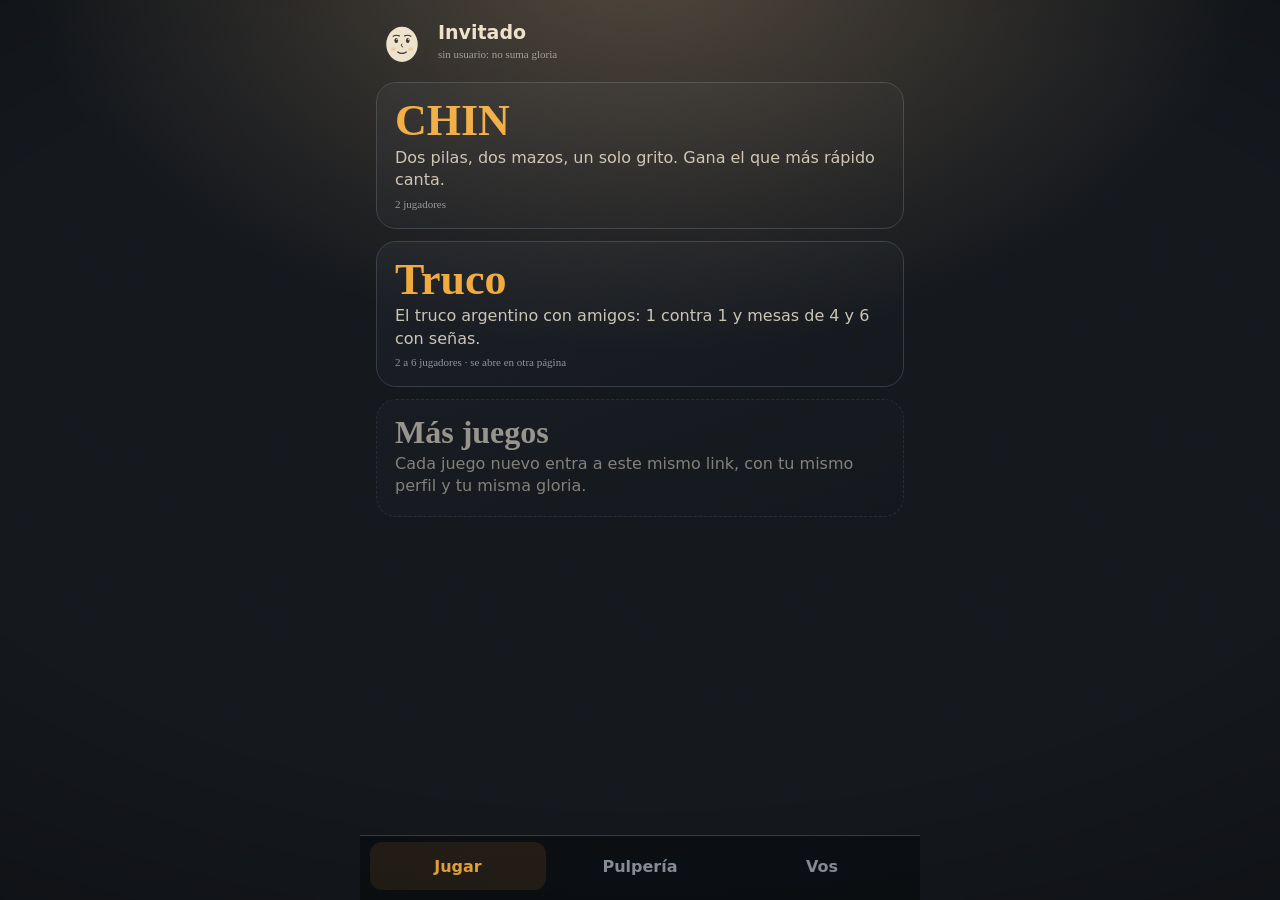
==== index.html @ 07d62db6 "CHIN: primera publicación (plataforma, mesa El sol, red por link, lobby, pulpería, voz) Co-Authored-" ====
<!doctype html>
<html lang="es">
<head>
<meta charset="utf-8">
<meta name="viewport" content="width=device-width, initial-scale=1, viewport-fit=cover, user-scalable=no">
<meta name="theme-color" content="#14171c">
<title>CHIN · dos pilas, un grito</title>
<meta name="description" content="Juegos de cartas para jugar con un amigo. Primer juego: CHIN, gana el que más rápido canta.">
<link rel="manifest" href="manifest.webmanifest">
<link rel="icon" type="image/png" href="iconos/icono-192.png">
<link rel="apple-touch-icon" href="iconos/icono-180.png">
<meta name="apple-mobile-web-app-capable" content="yes">
<meta name="mobile-web-app-capable" content="yes">
<link rel="stylesheet" href="css/estilo.css">
<link rel="stylesheet" href="css/caras.css">
<link rel="stylesheet" href="css/lobby.css">
<link rel="stylesheet" href="css/chin.css">
</head>
<body>
<div class="grano"></div>
<div class="pantalla" id="app"></div>
<script src="vendor/peerjs.min.js"></script>
<script src="vendor/supabase.js"></script>
<script type="module" src="main.js"></script>
</body>
</html>
---- css/estilo.css ----
/* Base de la plataforma: «pulpería de noche» (tokens heredados de truco/juego/css/estilo.css) */
@font-face { font-family: Bricolage; src: url(../fuentes/BricolageGrotesque.ttf); font-weight: 200 800; font-display: swap; }
@font-face { font-family: Plex; src: url(../fuentes/IBMPlexMono-Regular.ttf); font-display: swap; }
@font-face { font-family: Caveat; src: url(../fuentes/Caveat.ttf); font-weight: 400 700; font-display: swap; }

:root {
  --noche: #14171c; --papel: #ebe4d4; --tinta: #14171c; --ambar: #f0a93b; --ambar-p: #b8621b; --dorso: #1e222a;
  --superficie: #1b1f26; --linea: #353b46; --gris: #8d919a; --texto-suave: #c9c3b5; --pano: #1c2a26;
  color-scheme: dark;
}
* { box-sizing: border-box; margin: 0; }
html, body { height: 100%; }
body { background: var(--noche); color: var(--papel); font-family: Bricolage, system-ui, sans-serif; -webkit-font-smoothing: antialiased;
  overflow: hidden; -webkit-tap-highlight-color: transparent; user-select: none; -webkit-user-select: none; }
button { font: inherit; color: inherit; cursor: pointer; touch-action: manipulation; }
[hidden] { display: none !important; }
:focus-visible { outline: 2px solid var(--ambar); outline-offset: 2px; }

.grano { position: fixed; inset: 0; pointer-events: none; z-index: 90; opacity: .09; mix-blend-mode: overlay;
  background-image: url("data:image/svg+xml,%3Csvg xmlns='http://www.w3.org/2000/svg' width='180' height='180'%3E%3Cfilter id='g'%3E%3CfeTurbulence type='fractalNoise' baseFrequency='.9' numOctaves='2'/%3E%3C/filter%3E%3Crect width='100%25' height='100%25' filter='url(%23g)'/%3E%3C/svg%3E"); }

/* la lámpara de arriba */
.pantalla { position: fixed; inset: 0; }
.pantalla::before { content: ""; position: absolute; inset: 0; pointer-events: none; z-index: 40;
  background: radial-gradient(ellipse 62% 58% at 50% -6%, rgba(255,214,150,.26), rgba(255,214,150,.07) 55%, transparent 78%),
              radial-gradient(ellipse 120% 90% at 50% 45%, transparent 50%, rgba(0,0,0,.45)); }

.boton { min-height: 48px; padding: 10px 22px; border-radius: 99px; border: 1px solid var(--linea); background: var(--superficie); font-weight: 600; font-size: 17px; }
.boton.primario { background: var(--ambar); color: var(--tinta); border-color: var(--ambar); }
.boton.suave { background: transparent; color: var(--gris); }
.boton:active { transform: scale(.97); }
.svg-carta { display: block; width: 100%; height: 100%; }

/* ---------- inicio ---------- */
.inicio { position: absolute; inset: 0; display: flex; flex-direction: column; align-items: center; justify-content: center; gap: 22px;
  padding: max(28px, env(safe-area-inset-top)) 20px 28px; text-align: center; overflow-y: auto; }
.inicio .sello { font-family: Caveat; font-size: clamp(88px, 26vw, 150px); line-height: .8; font-weight: 700; color: var(--ambar); letter-spacing: .01em; }
.inicio .lema { color: var(--texto-suave); max-width: 30ch; line-height: 1.4; font-size: 17px; }
.inicio .grupo { display: flex; flex-direction: column; gap: 10px; align-items: center; width: min(360px, 100%); }
.inicio .etiqueta { font-family: Plex; font-size: 12px; color: var(--gris); }
.inicio .dificultades { display: flex; gap: 8px; width: 100%; }
.inicio .dif { flex: 1; min-height: 64px; padding: 8px 6px; border-radius: 16px; border: 1px solid var(--linea); background: var(--superficie); display: flex; flex-direction: column; gap: 2px; align-items: center; justify-content: center; }
.inicio .dif b { font-size: 16px; }
.inicio .dif small { font-family: Plex; font-size: 10.5px; color: var(--gris); }
.inicio .dif[aria-pressed=true] { border-color: var(--ambar); background: rgba(240,169,59,.1); }
.inicio .dif[aria-pressed=true] b { color: var(--ambar); }
.inicio .jugar { width: min(360px, 100%); font-size: 22px; min-height: 58px; }
.inicio .reglas { max-width: 38ch; font-size: 14.5px; line-height: 1.5; color: var(--texto-suave); text-align: left; }
.inicio .reglas summary { text-align: center; cursor: pointer; color: var(--ambar); font-family: Caveat; font-size: 22px; }
.inicio .reglas ul { margin: 8px 0 0 18px; display: grid; gap: 4px; }
.inicio .pronto { font-family: Plex; font-size: 11px; color: var(--gris); }

.inicio .sello.chico { font-size: clamp(64px, 18vw, 96px); }
.inicio .link { width: 100%; background: var(--superficie); color: var(--papel); border: 1px solid var(--linea); border-radius: 12px; padding: 12px; font-family: Plex; font-size: 12.5px; user-select: text; -webkit-user-select: text; }
---- css/caras.css ----
/* Aparejo de las caras «recorte de papel» (copiado de truco/juego/css/mesa.css) + reacciones de CHIN */
/* aparejo de la cara (señas y cabeza) */
.cara-jugador .m, .cara-jugador .ojo-c { display: none; }
.cara-jugador[data-boca="normal"] .m-normal, .cara-jugador[data-boca="plana"] .m-plana, .cara-jugador[data-boca="der"] .m-der, .cara-jugador[data-boca="izq"] .m-izq,
.cara-jugador[data-boca="muerde"] .m-muerde, .cara-jugador[data-boca="trompa"] .m-trompa, .cara-jugador[data-boca="lengua"] .m-lengua, .cara-jugador[data-boca="cachetes"] .m-cachetes { display: inline; }
.cara-jugador[data-ojos="cerrados"] .ojo-a { display: none; }
.cara-jugador[data-ojos="cerrados"] .ojo-c { display: inline; }
.cara-jugador[data-ojos="guino"] .ojo-a.d { display: none; }
.cara-jugador[data-ojos="guino"] .ojo-c.d { display: inline; }
.cara-jugador .cejas { transition: transform .12s ease-out; }
.cara-jugador[data-cejas="arriba"] .cejas { transform: translateY(-11px); }
.cara-jugador .cachete { transform-box: fill-box; transform-origin: center; transition: transform .14s, opacity .14s; }
.cara-jugador[data-cach="si"] .cachete { transform: scale(1.7); opacity: .85; }
.cara-jugador .craneo { transform-box: fill-box; transform-origin: center; transition: transform .14s; }
.cara-jugador[data-cach="si"] .craneo { transform: scaleX(1.07); }
.cara-jugador .cabeza, .cara-jugador .rasgos { transform-box: view-box; transform-origin: 100px 190px; }
.g-si .cabeza { animation: si-c .9s ease-in-out; } .g-si .rasgos { animation: si-r .9s ease-in-out; }
.g-no .cabeza { animation: no-c .9s ease-in-out; } .g-no .rasgos { animation: no-r .9s ease-in-out; }
.g-mas .cabeza { animation: mas-c 1.1s ease-in-out; } .g-mas .rasgos { animation: mas-r 1.1s ease-in-out; }
.g-menos .cabeza { animation: menos-c 1.1s ease-in-out; } .g-menos .rasgos { animation: menos-r 1.1s ease-in-out; }
@keyframes si-c { 25%, 75% { transform: translateY(6px); } 50% { transform: translateY(-2px); } }
@keyframes si-r { 25%, 75% { transform: translateY(12px); } 50% { transform: translateY(-4px); } }
@keyframes no-c { 20%, 60% { transform: rotate(-5deg); } 40%, 80% { transform: rotate(5deg); } }
@keyframes no-r { 20%, 60% { transform: translateX(-12px); } 40%, 80% { transform: translateX(12px); } }
@keyframes mas-c { 20%, 75% { transform: translateY(-5px); } }
@keyframes mas-r { 20%, 75% { transform: translateY(-13px); } }
@keyframes menos-c { 20%, 75% { transform: translateY(5px); } }
@keyframes menos-r { 20%, 75% { transform: translateY(14px); } }

/* ---------- textos de la mesa ---------- */
.eq-bazas { position: absolute; z-index: 20; left: 14px; top: calc(60px + env(safe-area-inset-top)); font-family: Caveat; font-size: 20px; line-height: 1.05; color: var(--ambar); pointer-events: none; max-width: 34%; transform: rotate(-3deg); }
/* reacciones de CHIN */
.cara-jugador[data-boca="risa"] .m-risa { display: inline; }
.cara-jugador[data-cejas="bajas"] .cejas { transform: translateY(5px); }
.cara-jugador[data-cejas="bajas"] .cejas path:first-child { transform: rotate(14deg); transform-origin: 76px 82px; }
.cara-jugador[data-cejas="bajas"] .cejas path:last-child { transform: rotate(-14deg); transform-origin: 124px 82px; }
@media (prefers-reduced-motion: reduce) {
  .cara-jugador .cejas, .cara-jugador .cachete, .cara-jugador .craneo { transition: none; }
  .g-si .cabeza, .g-no .cabeza, .g-mas .cabeza, .g-menos .cabeza, .g-si .rasgos, .g-no .rasgos, .g-mas .rasgos, .g-menos .rasgos { animation: none; }
}
---- css/lobby.css ----
/* Lobby: cabecera, pantallas y barra de abajo */
.lobby { position: absolute; inset: 0; max-width: 560px; margin: 0 auto; display: flex; flex-direction: column; }
.cab { display: flex; align-items: center; gap: 12px; padding: max(16px, env(safe-area-inset-top)) 18px 10px; position: relative; z-index: 2; }
.cab-cara { width: 48px; flex: none; } .cab-cara.grande { width: 84px; }
.cab-cara .cara-jugador { width: 100%; display: block; overflow: visible; }
.cab-quien b { display: block; font-size: 19px; } .cab-quien small, .perfil-grande small { font-family: Plex; font-size: 11px; color: var(--gris); }
.cuerpo { flex: 1; min-height: 0; overflow-y: auto; padding: 6px 16px 20px; position: relative; z-index: 2; -webkit-overflow-scrolling: touch; }
.barra { display: flex; position: relative; z-index: 3; padding: 6px 10px max(10px, env(safe-area-inset-bottom)); gap: 6px; background: rgba(12,14,18,.9); border-top: 1px solid var(--linea); }
.barra button { flex: 1; min-height: 48px; border: 0; background: none; border-radius: 12px; font-weight: 600; font-size: 16px; color: var(--gris); }
.barra button[aria-selected=true] { color: var(--ambar); background: rgba(240,169,59,.1); }
.toast { position: absolute; z-index: 20; left: 16px; right: 16px; bottom: 84px; text-align: center; background: var(--papel); color: var(--tinta); border-radius: 14px; padding: 10px 14px; font-weight: 600; box-shadow: 0 8px 24px rgba(0,0,0,.5); }

.tarjetas { display: grid; gap: 12px; }
.tarjeta { text-align: left; display: grid; gap: 6px; padding: 18px; border-radius: 20px; border: 1px solid var(--linea); background: linear-gradient(160deg, var(--superficie), #14171c); }
.tarjeta .t-nombre { font-family: Caveat; font-weight: 700; font-size: 44px; line-height: .9; color: var(--ambar); }
.tarjeta .t-desc { color: var(--texto-suave); line-height: 1.4; }
.tarjeta .t-pie { font-family: Plex; font-size: 11px; color: var(--gris); }
.tarjeta:active { transform: scale(.985); }
.tarjeta.pronto { opacity: .6; border-style: dashed; } .tarjeta.pronto .t-nombre { font-size: 32px; color: var(--papel); }

.lobby h2 { font-family: Caveat; font-size: 28px; font-weight: 700; color: var(--ambar); margin: 18px 0 8px; }
.medidor { font-size: 15px; color: var(--texto-suave); } .medidor b { font-family: Caveat; font-size: 40px; color: var(--ambar); font-weight: 700; margin-right: 4px; }
.nota { color: var(--texto-suave); line-height: 1.45; font-size: 15px; margin: 8px 0 12px; }
.caras { display: grid; grid-template-columns: repeat(6, 1fr); gap: 8px; }
.cara-op { border: 2px solid transparent; border-radius: 14px; background: var(--superficie); padding: 6px 4px 2px; }
.cara-op.puesto { border-color: var(--ambar); }
.cara-op .cara-jugador { width: 100%; display: block; }
.items { display: grid; grid-template-columns: repeat(2, 1fr); gap: 10px; }
.item { display: grid; grid-template-columns: 44px 1fr; grid-template-rows: auto auto; column-gap: 12px; align-items: center; text-align: left; padding: 10px; border-radius: 16px; border: 1px solid var(--linea); background: var(--superficie); }
.item.puesto { border-color: var(--ambar); } .item.bloq { opacity: .55; }
.item .mini-dorso, .item .mini-pano { grid-row: 1 / 3; width: 44px; aspect-ratio: 600/860; border-radius: 5px; overflow: hidden; }
.item .mini-pano { aspect-ratio: 1; border-radius: 12px; border: 1px solid rgba(255,255,255,.12); }
.i-nombre { font-weight: 700; font-size: 14.5px; line-height: 1.15; } .i-nombre em { font-style: normal; font-family: Plex; font-size: 9.5px; background: var(--ambar); color: var(--tinta); border-radius: 99px; padding: 0 6px; margin-left: 4px; vertical-align: 2px; }
.i-estado { font-family: Plex; font-size: 10.5px; color: var(--gris); }
.item.puesto .i-estado { color: var(--ambar); }

.vos .campo { width: 100%; background: var(--superficie); color: var(--papel); border: 1px solid var(--linea); border-radius: 12px; padding: 13px; font-size: 17px; margin-bottom: 12px; user-select: text; -webkit-user-select: text; }
.perfil-grande { display: flex; align-items: center; gap: 16px; margin: 6px 0; } .p-nombre { display: block; font-size: 26px; }
.historial { list-style: none; padding: 0; display: grid; gap: 6px; } .historial li { padding: 10px 12px; border-radius: 12px; background: var(--superficie); border-left: 4px solid var(--linea); }
.historial li.gane { border-left-color: var(--ambar); } .historial em { font-style: normal; font-family: Plex; color: var(--ambar); margin-left: 6px; }
.acciones { display: grid; gap: 10px; margin-top: 22px; } .borrar { display: grid; gap: 10px; }
.boton.peligro { background: #7a2a22; border-color: #7a2a22; }
.legal { margin-top: 26px; font-family: Plex; font-size: 12px; color: var(--gris); text-align: center; } .legal a { color: var(--gris); }
---- css/chin.css ----
/* Mesa de CHIN, dirección B «El sol» */
.mesa { position: absolute; inset: 0; max-width: 560px; margin: 0 auto; display: flex; flex-direction: column;
  --cw: clamp(58px, min(22vw, 13.5dvh), 112px); --sol-d: clamp(104px, min(38vw, 21dvh), 168px); --mw: clamp(46px, min(14vw, 8.4dvh), 64px); }

.franja { display: flex; align-items: center; gap: 12px; padding: 12px 16px; position: relative; z-index: 2; }
.franja.arriba { padding-top: max(18px, env(safe-area-inset-top)); }
.franja.abajo { padding-bottom: max(14px, env(safe-area-inset-bottom)); }
.franja .cara-slot { width: clamp(46px, 14vw, 62px); flex: none; }
.franja .cara-jugador { width: 100%; display: block; overflow: visible; }
.quien { min-width: 0; flex: 1; }
.quien span { display: block; font-weight: 700; font-size: 18px; white-space: nowrap; overflow: hidden; text-overflow: ellipsis; }
.quien small { font-family: Plex; font-size: 10.5px; color: var(--gris); }
.icono { background: none; border: 0; font-size: 20px; padding: 6px; opacity: .7; }

/* cartas, mazos y pilas */
.carta { position: relative; width: 100%; aspect-ratio: 600/860; border-radius: 7px; box-shadow: 0 5px 12px rgba(0,0,0,.5); will-change: transform; }
.mano-slot { width: var(--mw); aspect-ratio: 600/860; flex: none; perspective: 500px; }
.mano-slot.mini { width: calc(var(--mw) * .72); }
.mano-slot .carta { box-shadow: 0 4px 10px rgba(0,0,0,.55); }
.mazo { position: relative; width: var(--mw); aspect-ratio: 600/860; flex: none; }
.mazo .capa { position: absolute; inset: 0; border-radius: 7px; box-shadow: 0 3px 8px rgba(0,0,0,.5); }
.mazo .capa .svg-carta { border-radius: 7px; }
.mazo .c1 { transform: translate(0, 0); } .mazo .c2 { transform: translate(2px, -2px); } .mazo .c3 { transform: translate(4px, -4px); }
.mazo b { position: absolute; left: 50%; top: 50%; transform: translate(-50%, -50%); font-family: Caveat; font-size: 30px; font-weight: 700; color: var(--ambar); text-shadow: 0 2px 6px #000; z-index: 3; pointer-events: none; }
.mazo.vacio { opacity: .45; }
.mio-mazo { cursor: pointer; touch-action: none; }
.mio-mazo.pide::after { content: ""; position: absolute; inset: -5px; border-radius: 10px; border: 2px solid rgba(240,169,59,.55); animation: pide 1.4s ease-in-out infinite; pointer-events: none; }
@keyframes pide { 50% { opacity: .15; } }
.mio-mazo { order: 0; }

.pano { flex: 1; min-height: 0; margin: 0 8px; border-radius: 22px; position: relative; z-index: 1;
  background: radial-gradient(ellipse at 50% 42%, #253731, var(--pano) 72%); border: 1px solid #2c3a35; box-shadow: inset 0 0 60px rgba(0,0,0,.55);
  display: grid; grid-template-columns: 1fr auto 1fr; align-items: center; justify-items: center; padding: 0 4px; }
.pila { position: relative; width: var(--cw); aspect-ratio: 600/860; cursor: pointer; touch-action: none; }
.pila:first-child { transform: rotate(-4deg); } .pila:nth-child(3) { transform: rotate(4deg); }
.pila .hueco { position: absolute; inset: 0; border-radius: 8px; border: 2px dashed rgba(235,228,212,.2); }
.pila::before, .pila::after { content: ""; position: absolute; inset: 0; border-radius: 7px; background: #cfc7b4; box-shadow: 0 3px 8px rgba(0,0,0,.45); opacity: 0; transition: opacity .12s; }
.pila::before { transform: translate(-3px, -4px) rotate(-3deg); }
.pila::after { transform: translate(2px, -2px) rotate(2deg); }
.pila[data-n="1"]::after { opacity: 1; } .pila[data-n="2"]::before, .pila[data-n="2"]::after, .pila[data-n="3"]::before, .pila[data-n="3"]::after { opacity: 1; }
.pila .tope { position: absolute; inset: 0; width: 100%; z-index: 1; }
.pila.par .tope { box-shadow: 0 0 0 2px var(--ambar), 0 0 26px 6px rgba(240,169,59,.6), 0 5px 12px rgba(0,0,0,.5); animation: latido 1s ease-in-out infinite; }
.pila .tope.asentada { animation: asienta .2s ease-out; }
@keyframes latido { 50% { box-shadow: 0 0 0 3px var(--ambar), 0 0 42px 12px rgba(240,169,59,.85), 0 5px 12px rgba(0,0,0,.5); } }
@keyframes asienta { 40% { filter: brightness(1.12); } }
.vuelo { position: absolute; z-index: 25; pointer-events: none; aspect-ratio: 600/860; }

/* el sol: botón CHIN */
.chin.sol { position: relative; width: var(--sol-d); height: var(--sol-d); border-radius: 50%; border: 0; background: transparent; display: grid; place-items: center; color: #4a505b; touch-action: none; cursor: pointer; z-index: 3; }
.chin.sol svg { position: absolute; inset: -9%; width: 118%; height: 118%; animation: gira 40s linear infinite; }
.chin.sol::before { content: ""; position: absolute; inset: 21%; border-radius: 50%; background: #262b33; transition: background .12s, box-shadow .12s; }
.chin.sol span { position: relative; font-weight: 800; letter-spacing: .04em; font-size: calc(var(--sol-d) * .21); color: #6a707c; transition: color .12s; }
.chin.sol.lista { color: var(--ambar); }
.chin.sol.lista svg { animation: gira 5s linear infinite; }
.chin.sol.lista::before { background: var(--ambar); box-shadow: 0 0 40px 10px rgba(240,169,59,.55); animation: pulso .5s ease-in-out infinite alternate; }
.chin.sol.lista span { color: var(--tinta); }
.chin.sol.estalla { animation: estalla .5s ease-out; }
.chin.sol.no { animation: no .3s ease-in-out; }
@keyframes gira { to { transform: rotate(360deg); } }
@keyframes pulso { to { transform: scale(1.06); } }
@keyframes estalla { 30% { transform: scale(1.28); filter: brightness(1.3); } }
@keyframes no { 25%, 75% { transform: translateX(-6px); } 50% { transform: translateX(6px); } }

.grito { position: absolute; left: 50%; top: 12%; transform: translateX(-50%) rotate(-4deg); font-family: Caveat; font-weight: 700; font-size: clamp(64px, 20vw, 110px);
  color: var(--ambar); text-shadow: 0 4px 22px rgba(0,0,0,.8); pointer-events: none; opacity: 0; z-index: 12; white-space: nowrap; }
.grito.rival { color: var(--papel); }
.grito.pop { animation: grita 1.1s ease-out forwards; }
@keyframes grita { 0% { opacity: 0; transform: translateX(-50%) rotate(-4deg) scale(.5); } 14% { opacity: 1; transform: translateX(-50%) rotate(-4deg) scale(1.15); } 30% { transform: translateX(-50%) rotate(-4deg) scale(1); } 80% { opacity: 1; } 100% { opacity: 0; } }
.aviso { position: absolute; left: 12px; right: 12px; bottom: 12px; text-align: center; font-family: Caveat; font-size: 28px; color: var(--ambar); opacity: 0; transform: translateY(6px); transition: opacity .15s, transform .15s; pointer-events: none; text-shadow: 0 2px 10px #000; }
.aviso.ver { opacity: 1; transform: none; }

.cuenta { position: absolute; inset: 0; z-index: 30; display: grid; place-items: center; pointer-events: none; font-family: Caveat; font-weight: 700; font-size: clamp(130px, 40vw, 220px); color: var(--ambar); text-shadow: 0 8px 40px #000; opacity: 0; }
.cuenta.pop { animation: cuenta .95s ease-out forwards; }
@keyframes cuenta { 0% { opacity: 0; transform: scale(1.6); } 20% { opacity: 1; transform: scale(1); } 80% { opacity: 1; } 100% { opacity: 0; transform: scale(.9); } }
.mesa.contando .pano { filter: brightness(.7); }

/* final */
.fin { position: absolute; inset: 0; z-index: 35; display: grid; place-items: center; background: rgba(12,14,18,.84); backdrop-filter: blur(3px); padding: 20px; }
.fin-caja { width: min(380px, 100%); text-align: center; display: grid; gap: 12px; }
.fin-titulo { font-family: Caveat; font-weight: 700; font-size: clamp(64px, 18vw, 96px); line-height: .9; }
.fin-titulo.gane { color: var(--ambar); } .fin-titulo.perdi { color: var(--papel); }
.fin-sub { color: var(--texto-suave); }
.fin-datos { list-style: none; padding: 0; display: grid; gap: 4px; font-family: Plex; font-size: 13px; color: var(--gris); margin: 6px 0; }
.fin-datos b { color: var(--papel); font-size: 15px; }
.fin-botones { display: grid; gap: 10px; margin-top: 8px; }

@media (max-height: 560px) { .franja { padding-top: 8px; padding-bottom: 8px; } }
@media (prefers-reduced-motion: reduce) {
  .pila.par .tope, .chin.sol svg, .chin.sol.lista::before, .mio-mazo.pide::after { animation: none; }
}

/* reacciones rápidas, banner de conexión y paños */
.franja { position: relative; }
.cara-slot { position: relative; }
.burbuja { position: absolute; z-index: 15; white-space: nowrap; background: var(--papel); color: var(--tinta); font-family: Caveat; font-weight: 700; font-size: 23px; line-height: 1;
  padding: 4px 12px 2px; border-radius: 14px; opacity: 0; pointer-events: none; transform: scale(.6); transition: opacity .12s, transform .15s; box-shadow: 0 4px 14px rgba(0,0,0,.5); }
.burbuja.ver { opacity: 1; transform: none; }
.rival-burbuja { left: 8px; top: 100%; } .mia-burbuja { right: 8px; bottom: 100%; }
.emotes-bandeja { position: absolute; z-index: 36; right: 12px; top: calc(100% - 4px); width: min(250px, 80vw); display: grid; gap: 6px; padding: 10px; border-radius: 16px; background: rgba(12,14,18,.96); border: 1px solid var(--linea); box-shadow: 0 12px 30px rgba(0,0,0,.6); }
.emotes-bandeja button { text-align: left; border: 1px solid var(--linea); background: var(--superficie); border-radius: 10px; padding: 9px 12px; font-size: 15px; }
.emotes-bandeja button:active { background: rgba(240,169,59,.18); }
.emotes-mudo { font-family: Plex; font-size: 11px; color: var(--gris); padding: 4px 2px 0; }
.corte { position: absolute; z-index: 33; left: 12px; right: 12px; top: 90px; text-align: center; font-family: Caveat; font-size: 26px; color: var(--ambar); background: rgba(12,14,18,.92); border: 1px solid rgba(240,169,59,.5); border-radius: 14px; padding: 8px 12px 4px; }
.pano[data-pano="verde"] { background: radial-gradient(ellipse at 50% 42%, #2c5a3a, #1c3a26 72%); border-color: #2f5a3c; }
.pano[data-pano="rojo"] { background: radial-gradient(ellipse at 50% 42%, #6a2424, #3e1717 72%); border-color: #5a2222; }
.pano[data-pano="azul"] { background: radial-gradient(ellipse at 50% 42%, #243a63, #141f3a 72%); border-color: #26385c; }
.pano[data-pano="marmol"] { background: repeating-linear-gradient(115deg, rgba(255,255,255,.05) 0 2px, transparent 2px 40px), radial-gradient(ellipse at 50% 42%, #2a2c30, #141518 72%); border-color: #3a3c42; }
.pano[data-pano="noche"] { background: radial-gradient(ellipse at 50% 42%, #1c2640, #0e1220 72%); border-color: #232d4a; }
.pano[data-pano="ceniza"] { background: radial-gradient(ellipse at 50% 42%, #3c3a36, #23221f 72%); border-color: #4a4742; }
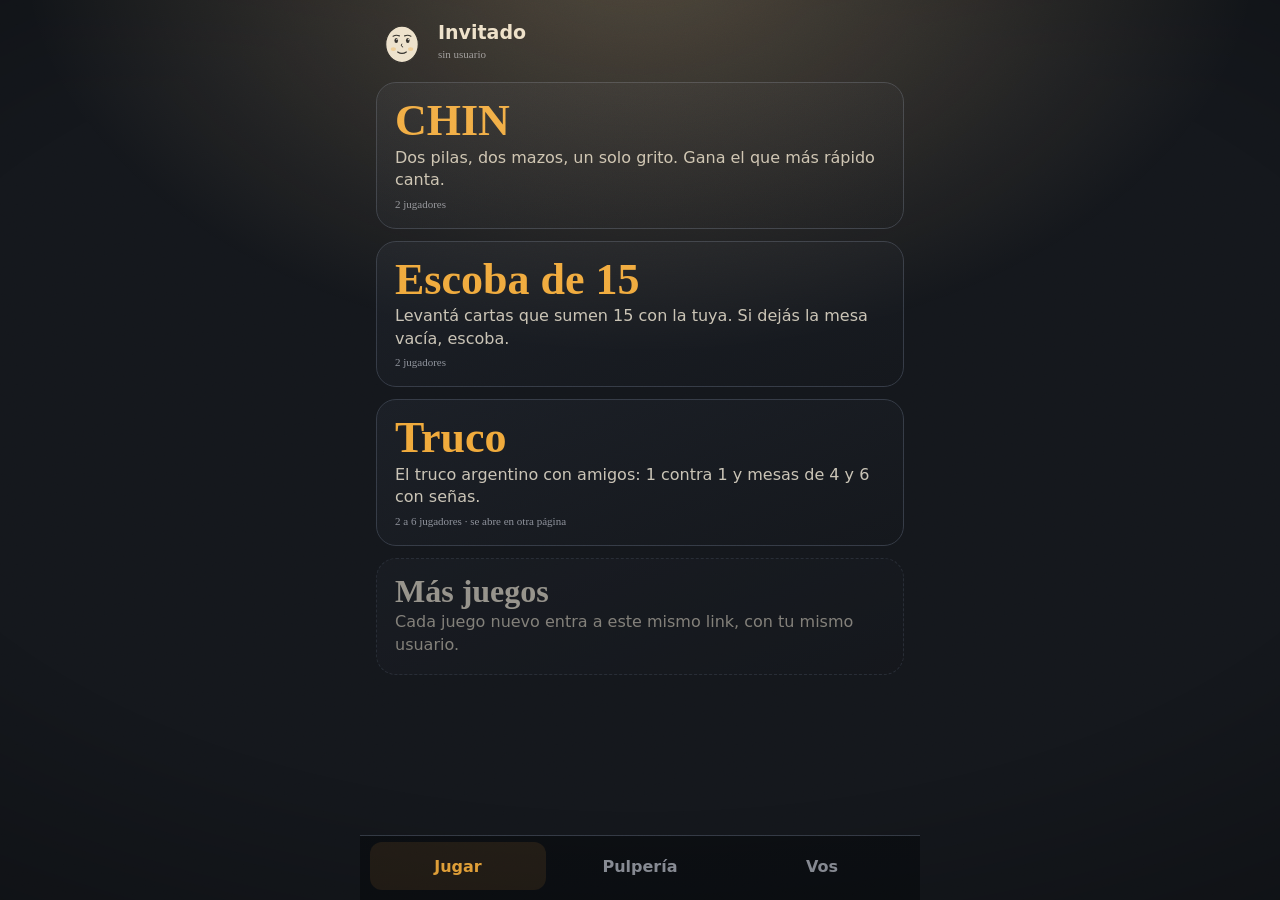
==== commit aad3fde0: "escoba de 15: motor, bot con 3 dificultades, mesa El sol con cruces, juego por link, voz Co-Authored" ====
--- a/index.html
+++ b/index.html
@@ -15,6 +15,7 @@
 <link rel="stylesheet" href="css/caras.css">
 <link rel="stylesheet" href="css/lobby.css">
 <link rel="stylesheet" href="css/chin.css">
+<link rel="stylesheet" href="css/escoba.css">
 </head>
 <body>
 <div class="grano"></div>
--- a/css/estilo.css
+++ b/css/estilo.css
@@ -52,3 +52,22 @@
 
 .inicio .sello.chico { font-size: clamp(64px, 18vw, 96px); }
 .inicio .link { width: 100%; background: var(--superficie); color: var(--papel); border: 1px solid var(--linea); border-radius: 12px; padding: 12px; font-family: Plex; font-size: 12.5px; user-select: text; -webkit-user-select: text; }
+
+/* 2026-11-16: formato de la partida y desafío del día en el menú de CHIN */
+.inicio .formatos { display: flex; gap: 8px; width: 100%; }
+.inicio .fmt { flex: 1; min-height: 56px; padding: 8px 6px; border-radius: 16px; border: 1px solid var(--linea); background: var(--superficie); display: flex; flex-direction: column; gap: 2px; align-items: center; justify-content: center; }
+.inicio .fmt b { font-size: 16px; }
+.inicio .fmt small { font-family: Plex; font-size: 10.5px; color: var(--gris); }
+.inicio .fmt[aria-pressed=true] { border-color: var(--ambar); background: rgba(240,169,59,.1); }
+.inicio .fmt[aria-pressed=true] b { color: var(--ambar); }
+.inicio .desafio-lema { font-size: 14px; color: var(--texto-suave); text-align: center; }
+.inicio .desafio-tabla { width: 100%; text-align: left; }
+.inicio .desafio-tabla summary { cursor: pointer; font-family: Plex; font-size: 12px; color: var(--gris); padding: 6px 0; }
+.inicio .desafio-filas { font-size: 14px; color: var(--texto-suave); }
+.tabla-dia { list-style: none; padding: 0; margin: 4px 0 0; display: grid; gap: 2px; width: 100%; }
+.tabla-dia li { display: grid; grid-template-columns: 26px 1fr auto; align-items: baseline; gap: 8px; padding: 3px 8px; border-radius: 8px; }
+.tabla-dia li.yo { background: rgba(240,169,59,.14); }
+.tabla-dia .puesto { font-family: Plex; font-size: 12px; color: var(--gris); }
+.tabla-dia .quien { overflow: hidden; text-overflow: ellipsis; white-space: nowrap; }
+.tabla-dia b { font-family: Plex; font-size: 13px; font-variant-numeric: tabular-nums; color: var(--papel); }
+.tabla-vacia { font-size: 14px; color: var(--texto-suave); }
--- a/css/chin.css
+++ b/css/chin.css
@@ -107,3 +107,193 @@
 .pano[data-pano="marmol"] { background: repeating-linear-gradient(115deg, rgba(255,255,255,.05) 0 2px, transparent 2px 40px), radial-gradient(ellipse at 50% 42%, #2a2c30, #141518 72%); border-color: #3a3c42; }
 .pano[data-pano="noche"] { background: radial-gradient(ellipse at 50% 42%, #1c2640, #0e1220 72%); border-color: #232d4a; }
 .pano[data-pano="ceniza"] { background: radial-gradient(ellipse at 50% 42%, #3c3a36, #23221f 72%); border-color: #4a4742; }
+
+/* manos de 5 boca arriba: la mía abajo (se toca), la del rival arriba (chica) */
+.mesa { --hw: clamp(50px, min(16.5vw, 11.5dvh), 92px); }
+.mano-fila { display: flex; justify-content: center; gap: clamp(4px, 1.6vw, 10px); padding: 8px 12px; position: relative; z-index: 2; }
+.mano-fila .mano-slot { width: var(--hw); border: 0; padding: 0; background: none; border-radius: 8px; position: relative; perspective: none; }
+.mano-fila .mano-slot.vacio { outline: 2px dashed rgba(235,228,212,.12); outline-offset: -2px; }
+.mia-fila .mano-slot { cursor: pointer; touch-action: none; transition: transform .1s; }
+.mia-fila .mano-slot:active .carta { transform: scale(.96); }
+.mia-fila .mano-slot.elegida { transform: translateY(-12px); }
+.mia-fila .mano-slot.elegida .carta { box-shadow: 0 0 0 3px var(--ambar), 0 10px 18px rgba(0,0,0,.6); }
+.rival-fila { padding-top: 2px; padding-bottom: 6px; }
+.rival-fila .mano-slot.mini { width: calc(var(--hw) * .6); }
+.rival-fila .carta { box-shadow: 0 3px 7px rgba(0,0,0,.5); }
+.pila.destino .hueco, .pila.destino .tope { box-shadow: 0 0 0 3px rgba(240,169,59,.85), 0 0 18px 4px rgba(240,169,59,.35); }
+.mio-mazo { cursor: default; }
+@media (max-height: 640px) { .mesa { --hw: clamp(44px, min(15vw, 10.5dvh), 80px); } .mano-fila { padding-top: 4px; padding-bottom: 4px; } }
+@media (prefers-reduced-motion: reduce) { .mia-fila .mano-slot { transition: none; } }
+.franja.arriba { z-index: 4; }   /* la bandeja de reacciones va por encima de las cartas del rival */
+
+/* arrastre: la carta sigue al dedo; se suelta sobre una pila o, desde el mazo, sobre la fila */
+.carta.arrastre { position: absolute; z-index: 26; pointer-events: none; box-shadow: 0 14px 28px rgba(0,0,0,.6); }
+.mia-fila .mano-slot.levantada .carta { opacity: .22; }
+.mia-fila .mano-slot { cursor: grab; }
+.mio-mazo { cursor: grab; touch-action: none; }
+.pila.encima .tope, .pila.encima .hueco { box-shadow: 0 0 0 3px var(--papel), 0 0 22px 6px rgba(235,228,212,.35); }
+.mia-fila.encima .mano-slot.vacio { outline-color: rgba(240,169,59,.8); }
+/* trabados: se marcan los mazos hasta que cada uno toca el suyo */
+.mazo.pide::after { content: ""; position: absolute; inset: -6px; border-radius: 10px; border: 3px solid var(--ambar); box-shadow: 0 0 18px 4px rgba(240,169,59,.5); animation: pide .9s ease-in-out infinite; pointer-events: none; z-index: 4; }
+.mazo.listo::after { content: "✓"; position: absolute; right: -8px; top: -8px; width: 22px; height: 22px; border-radius: 50%; background: var(--ambar); color: var(--tinta); font-weight: 800; font-size: 14px; display: grid; place-items: center; z-index: 4; }
+@media (prefers-reduced-motion: reduce) { .mazo.pide::after { animation: none; } }
+
+/* cartas apiladas del mismo número en un lugar de la fila */
+.mano-fila .mano-slot[data-apil="1"] .carta { box-shadow: 3px -3px 0 0 #d8d0bd, 3px -3px 0 1px rgba(0,0,0,.35), 0 4px 10px rgba(0,0,0,.5); }
+.mano-fila .mano-slot[data-apil="2"] .carta { box-shadow: 3px -3px 0 0 #d8d0bd, 3px -3px 0 1px rgba(0,0,0,.35), 6px -6px 0 0 #cbc3af, 6px -6px 0 1px rgba(0,0,0,.35), 0 4px 10px rgba(0,0,0,.5); }
+.mano-fila .mano-slot[data-apil="3"] .carta { box-shadow: 3px -3px 0 0 #d8d0bd, 3px -3px 0 1px rgba(0,0,0,.35), 6px -6px 0 0 #cbc3af, 6px -6px 0 1px rgba(0,0,0,.35), 9px -9px 0 0 #bfb7a2, 9px -9px 0 1px rgba(0,0,0,.35), 0 4px 10px rgba(0,0,0,.5); }
+.cuantas { position: absolute; right: -6px; top: -10px; z-index: 3; background: var(--ambar); color: var(--tinta); font-family: Plex; font-size: 12px; font-weight: 700; padding: 1px 6px; border-radius: 10px; box-shadow: 0 2px 6px rgba(0,0,0,.5); pointer-events: none; }
+.rival-fila .cuantas { font-size: 10px; padding: 0 4px; top: -7px; right: -5px; }
+
+/* cartas en poder de cada uno: siempre a la vista */
+.total { flex: none; display: grid; justify-items: center; line-height: .85; min-width: 52px; }
+.total b { font-family: Caveat; font-weight: 700; font-size: clamp(34px, 9vw, 44px); color: var(--papel); font-variant-numeric: tabular-nums; }
+.total small { font-family: Plex; font-size: 10px; color: var(--gris); letter-spacing: .04em; }
+.total.poquitas b { color: var(--ambar); }
+.total.late b { animation: late .35s ease-out; }
+.total.sube b { animation: sube .6s ease-out; }
+@keyframes late { 40% { transform: scale(1.25); } }
+@keyframes sube { 30% { transform: scale(1.35); color: #e2675a; } }
+@media (prefers-reduced-motion: reduce) { .total.late b, .total.sube b { animation: none; } }
+/* celular angosto: que el nombre del rival entre entero junto al contador, el mazo y los botones */
+@media (max-width: 430px) {
+  .franja { gap: 8px; }
+  .franja .icono { padding: 3px; font-size: 18px; }
+  .franja .cara-slot { width: 46px; }
+  .total { min-width: 40px; }
+  .total b { font-size: 34px; }
+  .quien span { font-size: 17px; }
+}
+
+/* 2026-11-16: un solo número por jugador, sobre su mazo (todas las cartas que le quedan) */
+.mazo b { font-size: clamp(28px, 4.2dvh, 40px); transition: color .2s; }
+.mazo.poquitas b { color: #ffcf6e; }
+.mazo.late b { animation: late-mazo .35s ease-out; }
+.mazo.sube b { animation: sube-mazo .6s ease-out; }
+@keyframes late-mazo { 40% { transform: translate(-50%, -50%) scale(1.25); } }
+@keyframes sube-mazo { 30% { transform: translate(-50%, -50%) scale(1.35); color: #e2675a; } }
+.mazo.vacio b { opacity: 1; }
+
+/* apertura de ronda: la pila propia pide su carta del mazo */
+.pila.pide .hueco { border-color: var(--ambar); border-style: solid; box-shadow: 0 0 18px 4px rgba(240,169,59,.45); animation: pide 1s ease-in-out infinite; }
+.mesa.abriendo .sol { opacity: .55; }
+
+/* marcador de la serie (aparece desde la primera revancha): en el celular arriba del paño; en la compu, al costado */
+.marcador { position: absolute; z-index: 5; left: 50%; top: 10px; transform: translateX(-50%); display: flex; align-items: center; gap: 8px;
+  padding: 4px 14px 2px; border-radius: 999px; background: rgba(12,14,18,.78); border: 1px solid var(--linea); box-shadow: 0 6px 18px rgba(0,0,0,.45); pointer-events: none; }
+.marcador small { font-family: Plex; font-size: 9.5px; letter-spacing: .12em; text-transform: uppercase; color: var(--gris); }
+.marcador b { font-family: Caveat; font-weight: 700; font-size: 28px; line-height: 1; color: var(--papel); font-variant-numeric: tabular-nums; }
+.marcador .m-yo { color: var(--ambar); }
+.marcador i { font-style: normal; color: var(--gris); }
+@media (min-width: 760px) {
+  .marcador { left: auto; right: calc(100% + 18px); top: 50%; transform: translateY(-50%); flex-direction: column; gap: 2px; padding: 14px 16px 10px; border-radius: 14px; }
+  .marcador b { font-size: 46px; line-height: .9; }
+  .marcador i { line-height: .6; }
+}
+
+/* revancha: pedido con aceptar / declinar */
+.fin-serie { font-family: Plex; font-size: 14px; color: var(--texto-suave); }
+.fin-serie b { font-family: Caveat; font-size: 30px; color: var(--ambar); }
+.fin-pedido { border: 1px solid rgba(240,169,59,.55); background: rgba(240,169,59,.08); border-radius: 14px; padding: 12px; display: grid; gap: 10px; }
+.fin-pedido p { font-size: 17px; }
+.fin-pedido-botones { display: grid; grid-template-columns: 1fr 1fr; gap: 10px; }
+
+/* compu: mesa más ancha y cartas del rival grandes (se juega en pantalla completa) */
+@media (pointer: fine) and (min-width: 900px) {
+  .mesa { max-width: min(820px, 92vw); --hw: clamp(60px, 12.5dvh, 140px); --cw: clamp(70px, 15dvh, 160px); --sol-d: clamp(120px, 21dvh, 210px); --mw: clamp(52px, 9dvh, 96px); }
+  .rival-fila .mano-slot.mini { width: calc(var(--hw) * .86); }
+  .mano-fila { gap: clamp(8px, 1.2vw, 16px); }
+}
+
+/* compu ancha (2026-11-16): la mesa ocupa toda la pantalla. Los datos de cada uno (cara, nombre, mazo) van a la columna
+   de la izquierda y el centro queda para las dos filas y el paño, con cartas más grandes. */
+@media (pointer: fine) and (min-width: 1100px) and (min-aspect-ratio: 5/4) {
+  .mesa { max-width: none; margin: 0; display: grid; grid-template-columns: minmax(190px, 1fr) minmax(0, 1120px) minmax(190px, 1fr);
+    grid-template-rows: auto minmax(0, 1fr) auto; column-gap: 24px; padding: 14px 24px;
+    --hw: clamp(70px, 15.5dvh, 190px); --cw: clamp(80px, 19dvh, 210px); --sol-d: clamp(130px, 25dvh, 270px); --mw: clamp(60px, 11dvh, 130px); }
+  .franja { grid-column: 1; flex-wrap: wrap; align-items: center; align-content: flex-start; gap: 12px; padding: 4px 0; }
+  .franja .quien { flex: 1 1 calc(100% - 80px); }
+  .franja .icono { order: 2; }
+  .franja .mazo { order: 3; margin-right: calc(100% - var(--mw)); }
+  .franja.arriba { grid-row: 1 / 3; align-self: start; padding-top: 6px; }
+  .franja.abajo { grid-row: 2 / 4; align-self: end; align-content: flex-end; padding-bottom: 6px; }
+  .franja.abajo .mazo { order: -1; }
+  .franja .cara-slot { width: 64px; }
+  .quien span { font-size: 22px; }
+  .rival-fila { grid-column: 2; grid-row: 1; padding-top: 4px; }
+  .pano { grid-column: 2; grid-row: 2; margin: 6px 0; }
+  .mia-fila { grid-column: 2; grid-row: 3; }
+  .rival-fila .mano-slot.mini { width: calc(var(--hw) * .86); }
+  .mano-fila { gap: clamp(10px, 1.4vw, 22px); }
+  .emotes-bandeja { left: 0; right: auto; }
+  .marcador { right: auto; left: calc(100% + 32px); }
+}
+
+/* ---------- 2026-11-16: pulido y lo que rodea la partida ---------- */
+/* la carta que no va tiembla antes de volver (mesa.js: temblar) */
+.carta.arrastre.tiembla { box-shadow: 0 0 0 2px rgba(226,103,90,.7), 0 14px 28px rgba(0,0,0,.6); }
+
+/* conexión en partidas por link: puntito junto al nombre del rival */
+.franja.arriba .quien { display: grid; grid-template-columns: minmax(0, max-content) auto 1fr; align-items: center; column-gap: 6px; }
+.franja.arriba .quien .sub-rival { grid-column: 1 / -1; }
+.red-punto { width: 18px; height: 18px; border: 0; padding: 0; background: none; display: grid; place-items: center; cursor: pointer; }
+.red-punto::before { content: ""; width: 9px; height: 9px; border-radius: 50%; background: #6fbf73; box-shadow: 0 0 6px rgba(111,191,115,.6); }
+.red-punto[data-q="lenta"]::before { background: var(--ambar); box-shadow: 0 0 8px rgba(240,169,59,.7); animation: pide 1.1s ease-in-out infinite; }
+@media (prefers-reduced-motion: reduce) { .red-punto[data-q="lenta"]::before { animation: none; } }
+
+/* lo que dice el bot: globito más ancho que el de las reacciones, puede ocupar dos renglones */
+.burbuja.dicho { white-space: normal; width: max-content; max-width: min(240px, 62vw); font-size: 21px; line-height: 1.05; padding: 6px 12px 4px; text-align: left; }
+
+/* marcador al mejor de 3: visible desde el principio */
+.marcador .m-sub { font-family: Plex; font-size: 9.5px; color: var(--gris); }
+.marcador .m-sub:empty { display: none; }
+
+/* pizarra de pulpería al terminar */
+.fin { overflow-y: auto; align-items: start; padding: max(16px, env(safe-area-inset-top)) 16px 16px; }
+.fin-caja.pizarra { margin: auto 0; width: min(400px, 100%); gap: 8px; padding: 18px 18px 16px; border-radius: 12px;
+  background: radial-gradient(ellipse at 40% 30%, #2b3532, #1b2220 80%); border: 7px solid #5b3e26; box-shadow: inset 0 0 40px rgba(0,0,0,.5), 0 18px 40px rgba(0,0,0,.6); }
+.pizarra .fin-titulo { font-size: clamp(46px, 13vw, 72px); }
+.pizarra .fin-sub { font-size: 14px; }
+.pizarra .fin-sub b { color: var(--ambar); }
+.fin-heroe { border-top: 1px dashed rgba(235,228,212,.25); border-bottom: 1px dashed rgba(235,228,212,.25); padding: 6px 0 8px; }
+.fin-ms { font-family: Caveat; font-weight: 700; color: var(--papel); display: flex; align-items: baseline; justify-content: center; gap: 6px; line-height: .9; }
+.fin-ms b { font-size: clamp(64px, 19vw, 92px); font-variant-numeric: tabular-nums; }
+.fin-ms span { font-size: 30px; color: var(--texto-suave); }
+.fin-ms.vacio { font-size: 60px; color: var(--gris); }
+.fin-ms .record { font-style: normal; font-family: Plex; font-size: 12px; font-weight: 700; color: var(--tinta); background: var(--ambar); padding: 2px 8px; border-radius: 999px; align-self: center; }
+.fin-ms-sub { font-family: Plex; font-size: 12px; color: var(--gris); }
+.fin-tabla { width: 100%; border-collapse: collapse; font-family: Caveat; font-size: 22px; color: var(--papel); }
+.fin-tabla th, .fin-tabla td { padding: 1px 6px; text-align: right; font-weight: 400; }
+.fin-tabla thead th { font-family: Plex; font-size: 11px; color: var(--gris); max-width: 90px; overflow: hidden; text-overflow: ellipsis; white-space: nowrap; }
+.fin-tabla tbody th { text-align: left; color: var(--texto-suave); }
+.fin-tabla td { font-weight: 700; font-variant-numeric: tabular-nums; }
+.fin-ajustada { font-family: Caveat; font-size: 21px; color: var(--texto-suave); }
+.fin-ajustada b { color: var(--ambar); }
+.pizarra .fin-botones { gap: 8px; margin-top: 4px; }
+.desafio-pie { text-align: left; display: grid; gap: 4px; padding-top: 4px; border-top: 1px dashed rgba(235,228,212,.25); }
+.desafio-pie:empty { display: none; }
+.desafio-msj { font-size: 15px; } .desafio-msj b { color: var(--ambar); }
+.desafio-tit { font-family: Plex; font-size: 11px; letter-spacing: .08em; text-transform: uppercase; color: var(--gris); margin-top: 4px; }
+.fin-extra:empty { display: none; }
+@media (max-height: 700px) { .fin-ms b { font-size: 60px; } .pizarra .fin-titulo { font-size: 46px; } .fin-tabla { font-size: 19px; } }
+
+/* tutorial: consigna arriba, mano fantasma y cierre */
+.tutorial-capa { position: absolute; inset: 0; z-index: 34; pointer-events: none; }
+.tutorial-consigna { position: absolute; left: 50%; top: max(10px, env(safe-area-inset-top)); transform: translateX(-50%); width: min(460px, calc(100% - 24px));
+  display: grid; grid-template-columns: auto 1fr auto; align-items: center; gap: 10px; padding: 10px 12px; border-radius: 16px;
+  background: rgba(12,14,18,.94); border: 1px solid rgba(240,169,59,.55); box-shadow: 0 10px 26px rgba(0,0,0,.6); }
+.tutorial-paso { font-family: Plex; font-size: 11px; color: var(--ambar); }
+.tutorial-txt { font-size: 16px; line-height: 1.25; }
+.tutorial-saltear { pointer-events: auto; background: none; border: 1px solid var(--linea); color: var(--texto-suave); border-radius: 999px; padding: 6px 12px; font-size: 13px; }
+.tutorial-mano { position: absolute; left: -22px; top: -22px; width: 44px; height: 44px; border-radius: 50%; opacity: 0;
+  background: radial-gradient(circle, rgba(235,228,212,.95) 0 35%, rgba(235,228,212,.35) 36% 60%, transparent 61%); box-shadow: 0 0 18px rgba(235,228,212,.5); }
+.tutorial-fin { pointer-events: auto; position: absolute; left: 50%; top: 50%; transform: translate(-50%, -50%); width: min(340px, calc(100% - 32px)); text-align: center;
+  display: grid; gap: 10px; padding: 18px; border-radius: 16px; background: rgba(12,14,18,.95); border: 1px solid rgba(240,169,59,.55); box-shadow: 0 18px 40px rgba(0,0,0,.6); }
+.tutorial-fin-tit { font-family: Caveat; font-weight: 700; font-size: 54px; line-height: .9; color: var(--ambar); }
+.mesa.en-tutorial .franja.arriba { visibility: hidden; }
+
+/* 2026-11-16: salir en mitad de la partida (← arriba a la izquierda) y aviso de que el rival se fue */
+.franja .salir-btn { flex: none; font-size: 24px; line-height: 1; padding: 6px 8px 6px 0; opacity: .8; }
+.franja .salir-btn:hover, .franja .salir-btn:focus-visible { opacity: 1; }
+.fin.dejar { z-index: 36; align-items: center; }
+.fin-titulo.chico { font-size: clamp(52px, 14vw, 72px); color: var(--papel); }
--- a/css/escoba.css
+++ b/css/escoba.css
@@ -0,0 +1,111 @@
+/* Mesa de la ESCOBA, dirección A «El sol con cruces» + tiza (usa .mesa, .franja, .fin, .pizarra… de chin.css) */
+.mesa.escoba {
+  --hw: clamp(62px, min(23vw, 14dvh), 128px);        /* mis cartas */
+  --tw: clamp(46px, min(16.5vw, 10.6dvh), 104px);    /* cartas de la mesa */
+  --mw: clamp(38px, min(11vw, 7dvh), 66px);          /* montones y mazo */
+}
+.escoba .franja .puntos { flex: none; display: grid; justify-items: center; line-height: .82; min-width: 46px; }
+.escoba .puntos b { font-family: Caveat; font-weight: 700; font-size: clamp(36px, 9.5vw, 48px); color: var(--papel); font-variant-numeric: tabular-nums; }
+.escoba .puntos small { font-family: Plex; font-size: 10px; color: var(--gris); }
+.escoba .puntos.cerca b { color: var(--ambar); }
+.escoba .mios-puntos b { color: var(--ambar); }
+.escoba .cara-slot.turno::after { content: ""; position: absolute; inset: -5px; border-radius: 50%; border: 2px solid var(--ambar); box-shadow: 0 0 16px 3px rgba(240,169,59,.45); animation: pide 1.3s ease-in-out infinite; pointer-events: none; }
+
+/* fila del rival: su montón, sus cartas boca abajo y el mazo */
+.escoba .fila-rival { display: grid; grid-template-columns: var(--mw) 1fr var(--mw); align-items: center; gap: 10px; padding: 0 16px 6px; position: relative; z-index: 2; }
+.escoba .rival-mano { display: flex; justify-content: center; }
+.escoba .rival-mano .dorso-chico { width: calc(var(--hw) * .5); margin: 0 -6px; box-shadow: 0 3px 7px rgba(0,0,0,.5); }
+.escoba .rival-mano .dorso-chico:nth-child(1) { transform: rotate(-7deg); } .escoba .rival-mano .dorso-chico:nth-child(3) { transform: rotate(7deg); }
+.escoba .monton, .escoba .mazo-chico { position: relative; width: var(--mw); aspect-ratio: 600/860; }
+.escoba .pila-dorsos { position: absolute; inset: 0; z-index: 1; }
+.escoba .pila-dorsos .capa { position: absolute; inset: 0; border-radius: 6px; box-shadow: 0 3px 8px rgba(0,0,0,.5); overflow: hidden; }
+.escoba .pila-dorsos .c2 { transform: translate(2px, -2px); }
+.escoba .monton > b, .escoba .mazo-chico > b { position: absolute; left: 50%; top: 50%; transform: translate(-50%, -50%); z-index: 3; font-family: Caveat; font-weight: 700; font-size: clamp(22px, 3.4dvh, 32px); color: var(--ambar); text-shadow: 0 2px 6px #000; pointer-events: none; }
+.escoba .monton.vacio .pila-dorsos, .escoba .mazo-chico.vacio .pila-dorsos { opacity: .18; }
+.escoba .mazo-chico small { position: absolute; left: 0; right: 0; top: 100%; text-align: center; font-family: Plex; font-size: 9.5px; color: var(--gris); margin-top: 2px; }
+/* las escobas: boca arriba y cruzadas debajo del montón, asoman a los costados */
+.escoba .cruces { position: absolute; inset: 0; z-index: 0; }
+.escoba .cruz { position: absolute; left: 0; top: 0; width: 100%; aspect-ratio: 600/860; border-radius: 6px; overflow: hidden; box-shadow: 0 2px 6px rgba(0,0,0,.5);
+  transform: translateY(calc(var(--k) * -3px)) rotate(90deg); }
+.escoba .n-escobas { position: absolute; left: 50%; top: calc(100% + 4px); transform: translateX(-50%); z-index: 3; white-space: nowrap; font-style: normal; font-family: Caveat; font-weight: 700; font-size: 17px; line-height: 1; color: var(--ambar); text-shadow: 0 1px 4px #000; }
+
+/* el paño: las cartas de la mesa rodean al sol */
+.escoba .pano { display: block; position: relative; overflow: hidden; }
+.escoba .pano.no { animation: no .3s ease-in-out; }
+.escoba .pano.encima { box-shadow: inset 0 0 60px rgba(0,0,0,.55), 0 0 0 2px rgba(240,169,59,.65), 0 0 24px 4px rgba(240,169,59,.25); }
+.escoba .sol-fondo { position: absolute; left: 50%; top: 50%; width: min(64%, 46dvh); aspect-ratio: 1; transform: translate(-50%, -50%); color: #39404a; opacity: .75; pointer-events: none; }
+.escoba .sol-fondo svg { width: 100%; height: 100%; animation: gira 90s linear infinite; }
+.escoba .pano.vacia .sol-fondo { color: #4d5460; }
+.escoba .mesa-cartas { position: absolute; inset: 44px 10px 46px; display: flex; flex-wrap: wrap; align-content: center; justify-content: center; gap: clamp(6px, 1.6vw, 12px); z-index: 2; }
+.escoba .mesa-cartas[data-n="varias"] { --tw: clamp(42px, min(14.5vw, 9dvh), 92px); }
+.escoba .mesa-cartas[data-n="muchas"] { --tw: clamp(38px, min(12.5vw, 7.6dvh), 80px); gap: 5px; }
+.escoba .carta-mesa { width: var(--tw); padding: 0; border: 0; background: none; border-radius: 7px; transform: rotate(var(--giro, 0deg)); transition: transform .12s; touch-action: manipulation; }
+.escoba .carta-mesa .carta { box-shadow: 0 4px 10px rgba(0,0,0,.55); }
+.escoba .carta-mesa.marcada { transform: translateY(-8px) rotate(0deg); }
+/* en anillo alrededor del sol: cada carta se ubica por su centro (left/top los pone mesa.js) */
+.escoba .mesa-cartas.anillo { display: block; }
+.escoba .anillo .carta-mesa { position: absolute; transform: translate(-50%, -50%) rotate(var(--giro, 0deg)); transition: transform .12s, left .28s ease, top .28s ease; }
+.escoba .anillo .carta-mesa.marcada { transform: translate(-50%, calc(-50% - 8px)) rotate(0deg); }
+.escoba .carta-mesa.marcada .carta { box-shadow: 0 0 0 3px var(--ambar), 0 0 20px 4px rgba(240,169,59,.5), 0 8px 14px rgba(0,0,0,.6); }
+.escoba .carta-mesa.encima .carta { box-shadow: 0 0 0 3px var(--papel), 0 0 20px 5px rgba(235,228,212,.4), 0 6px 12px rgba(0,0,0,.6); }
+/* la tiza: la cuenta de lo que estás armando */
+.escoba .tiza { position: absolute; left: 50%; top: 8px; transform: translateX(-50%); z-index: 4; white-space: nowrap; font-family: Caveat; font-weight: 700; font-size: clamp(24px, 6.6vw, 34px); line-height: 1;
+  color: rgba(235,228,212,.92); text-shadow: 0 0 2px rgba(235,228,212,.5), 0 2px 8px rgba(0,0,0,.7); opacity: 0; transition: opacity .12s; pointer-events: none; letter-spacing: .02em;
+  background: rgba(16,22,20,.82); padding: 4px 14px 2px; border-radius: 12px; box-shadow: 0 4px 14px rgba(0,0,0,.4); z-index: 6; }
+.escoba .tiza.ver { opacity: 1; }
+.escoba .tiza b { font-size: 1.2em; }
+.escoba .tiza small { font-size: .7em; color: var(--texto-suave); }
+.escoba .tiza.justo { color: #a8e3a2; }
+.escoba .tiza.pasa { color: #ec8a7e; }
+.escoba .tiza-acc { position: absolute; left: 0; right: 0; bottom: 8px; z-index: 4; display: flex; justify-content: center; }
+.boton.chico { min-height: 38px; padding: 6px 16px; font-size: 14px; }
+.escoba .tiza-acc .boton { background: rgba(12,14,18,.82); }
+.escoba .aviso { bottom: 50px; font-size: 24px; z-index: 5; }
+.escoba .grito { top: 30%; z-index: 12; }
+.escoba .grito.chico { font-size: clamp(42px, 12vw, 72px); }
+
+/* mi fila: mis tres cartas y mi montón */
+.escoba .fila-mia { padding: 12px 16px 0; position: relative; z-index: 3; }
+.escoba .mi-mano { display: flex; justify-content: center; gap: clamp(6px, 2vw, 14px); min-height: calc(var(--hw) * 860 / 600); }
+/* mi montón va en la franja de abajo, junto a mis puntos; el rótulo de escobas, arriba */
+.escoba .franja .mio-monton { flex: none; width: calc(var(--mw) * .9); }
+.escoba .mio-monton .n-escobas { top: auto; bottom: calc(100% + 6px); }
+.escoba .carta-mano { width: var(--hw); padding: 0; border: 0; background: none; border-radius: 8px; touch-action: none; cursor: grab; transition: transform .12s; }
+.escoba .carta-mano .carta { box-shadow: 0 5px 12px rgba(0,0,0,.55); }
+.escoba.mi-turno .carta-mano:hover { transform: translateY(-6px); }
+.escoba .carta-mano.elegida { transform: translateY(-14px); }
+.escoba .carta-mano.elegida .carta { box-shadow: 0 0 0 3px var(--ambar), 0 12px 20px rgba(0,0,0,.6); }
+.escoba .carta-mano.levantada .carta { opacity: .22; }
+.escoba:not(.mi-turno) .carta-mano { cursor: default; filter: brightness(.82); }
+.escoba .carta.arrastre { left: 0; top: 0; }
+.escoba .carta.vuelo { position: absolute; left: 0; top: 0; z-index: 25; pointer-events: none; transform-origin: 0 0; box-shadow: 0 10px 22px rgba(0,0,0,.55); }
+.escoba .franja.abajo { padding-top: 8px; }
+
+/* recuento y final */
+.escoba .fin.recuento { z-index: 34; }
+.escoba .fin-tabla .gana { font-style: normal; color: var(--ambar); font-size: .7em; margin-left: 4px; vertical-align: middle; }
+.escoba .fin-tabla tr.suma td, .escoba .fin-tabla tr.suma th { border-top: 1px dashed rgba(235,228,212,.3); padding-top: 4px; color: var(--ambar); }
+.escoba .fin-tabla tr.van td { font-size: 1.25em; color: var(--papel); }
+.escoba .fin-tabla tr.van th { color: var(--texto-suave); }
+.escoba-menu .sello { font-size: clamp(76px, 22vw, 130px); }
+
+@media (max-height: 700px) { .escoba .mesa-cartas { inset: 38px 8px 40px; } .escoba .fila-mia { padding-top: 6px; } }
+@media (prefers-reduced-motion: reduce) { .escoba .sol-fondo svg, .escoba .cara-slot.turno::after { animation: none; } .escoba .carta-mano, .escoba .carta-mesa { transition: none; } }
+
+/* compu: mesa más ancha, cartas grandes */
+@media (pointer: fine) and (min-width: 900px) {
+  .mesa.escoba { max-width: min(900px, 94vw); --hw: clamp(76px, 13dvh, 140px); --tw: clamp(58px, 10dvh, 110px); --mw: clamp(46px, 7.5dvh, 80px); }
+  .escoba .mesa-cartas[data-n="varias"] { --tw: clamp(54px, 9dvh, 100px); }
+  .escoba .mesa-cartas[data-n="muchas"] { --tw: clamp(48px, 8dvh, 88px); }
+  .escoba .rival-mano .dorso-chico { width: calc(var(--hw) * .55); }
+}
+/* compu ancha: anulo la grilla de tres columnas del CHIN; la escoba va centrada en una columna */
+@media (pointer: fine) and (min-width: 1100px) and (min-aspect-ratio: 5/4) {
+  .mesa.escoba { display: flex; max-width: min(980px, 92vw); margin: 0 auto; padding: 0; }
+  .mesa.escoba .franja { flex-wrap: nowrap; padding: 10px 16px; }
+  .mesa.escoba .franja .quien { flex: 1; }
+  .mesa.escoba .franja .icono { order: 0; }
+  .mesa.escoba .franja.arriba, .mesa.escoba .franja.abajo { align-self: stretch; }
+  .mesa.escoba .pano { margin: 6px 8px; }
+  .mesa.escoba .emotes-bandeja { left: auto; right: 12px; }
+}
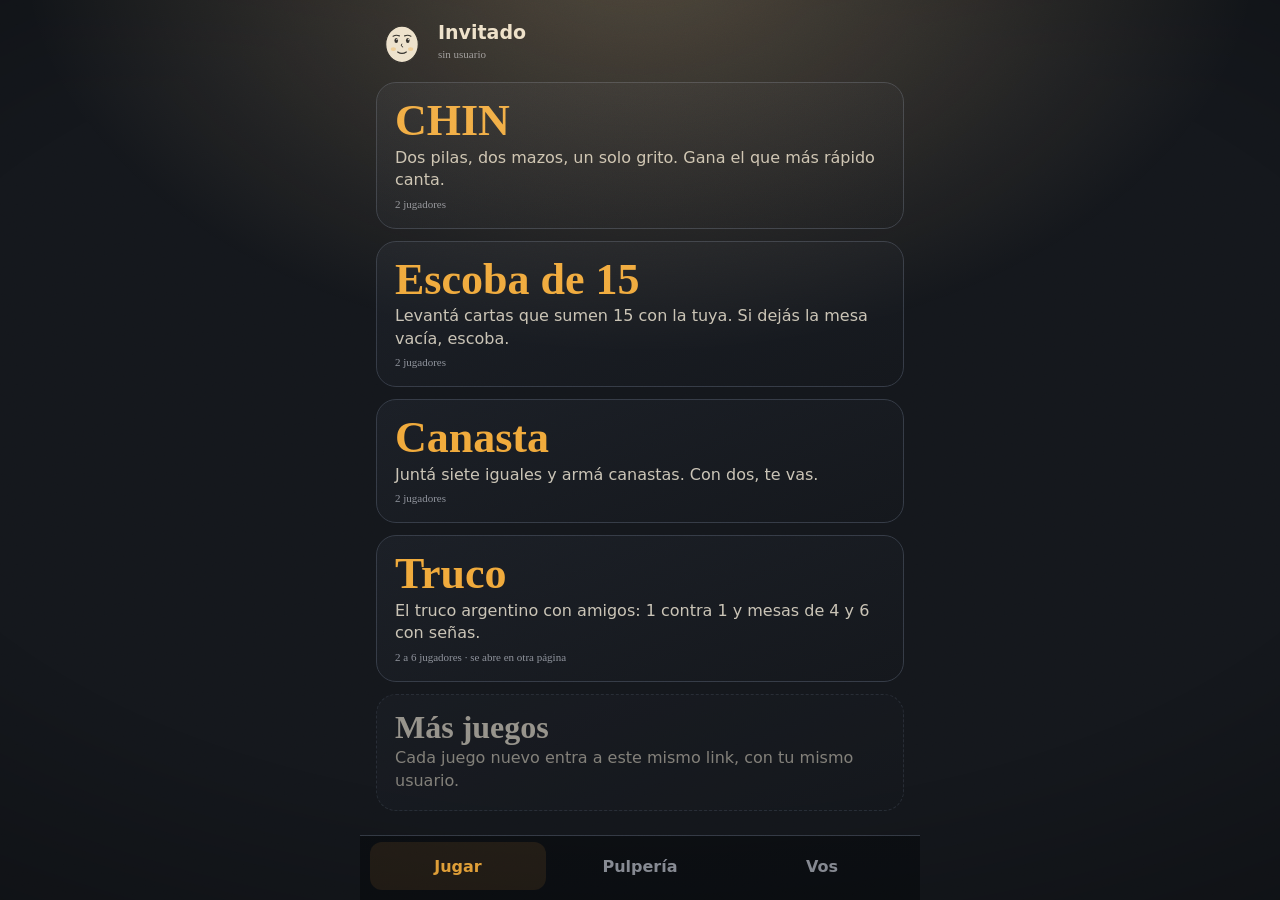
==== commit cbf33e36: "escoba: soplo y sin ayudas (la tiza queda solo con Don Tranqui) Co-Authored-By: Claude Sonnet 5.5 <n" ====
--- a/index.html
+++ b/index.html
@@ -16,6 +16,7 @@
 <link rel="stylesheet" href="css/lobby.css">
 <link rel="stylesheet" href="css/chin.css">
 <link rel="stylesheet" href="css/escoba.css">
+<link rel="stylesheet" href="css/canasta.css">
 </head>
 <body>
 <div class="grano"></div>
--- a/css/escoba.css
+++ b/css/escoba.css
@@ -59,7 +59,18 @@
 .escoba .tiza.pasa { color: #ec8a7e; }
 .escoba .tiza-acc { position: absolute; left: 0; right: 0; bottom: 8px; z-index: 4; display: flex; justify-content: center; }
 .boton.chico { min-height: 38px; padding: 6px 16px; font-size: 14px; }
+.escoba .tiza-acc { gap: 10px; }
 .escoba .tiza-acc .boton { background: rgba(12,14,18,.82); }
+.escoba .tiza-acc .boton.primario { background: var(--ambar); }
+.escoba .tiza-acc .boton:disabled { opacity: .45; }
+/* el soplo: aparece cada vez que el otro tira sin levantar (haya o no haya), arriba a la derecha del paño */
+.escoba .soplo-btn { position: absolute; right: 10px; top: 10px; z-index: 6; min-height: 44px; padding: 4px 16px 2px; border-radius: 999px;
+  font-family: Caveat; font-weight: 700; font-size: 26px; line-height: 1; color: var(--ambar); background: rgba(12,14,18,.85);
+  border: 2px solid var(--ambar); box-shadow: 0 6px 16px rgba(0,0,0,.5); cursor: pointer; touch-action: manipulation; }
+.escoba .soplo-btn:active { transform: scale(.96); }
+.escoba .carta-mesa.soplando .carta { box-shadow: 0 0 0 3px #e2675a, 0 0 20px 4px rgba(226,103,90,.5), 0 8px 14px rgba(0,0,0,.6); }
+.escoba .carta-mesa.tirada::after { content: "tiró"; position: absolute; left: 50%; top: -18px; transform: translateX(-50%); font-family: Caveat; font-size: 18px; color: #ec8a7e; pointer-events: none; }
+.escoba .carta-mesa { position: relative; }
 .escoba .aviso { bottom: 50px; font-size: 24px; z-index: 5; }
 .escoba .grito { top: 30%; z-index: 12; }
 .escoba .grito.chico { font-size: clamp(42px, 12vw, 72px); }
--- a/css/canasta.css
+++ b/css/canasta.css
@@ -0,0 +1,122 @@
+/* Mesa de la CANASTA: juegos del rival arriba, mazo y pozo en el medio, tus juegos abajo y la mano encimada
+   (usa .mesa, .franja, .fin, .pizarra… de chin.css y algunas clases de escoba.css: .boton.chico) */
+.mesa.canasta {
+  --hw: clamp(50px, min(15.4vw, 10.4dvh), 96px);     /* mis cartas */
+  --jw: clamp(30px, min(9.4vw, 6.4dvh), 56px);       /* cartas de los juegos */
+  --cw: clamp(44px, min(13vw, 9dvh), 78px);          /* mazo y pozo */
+}
+.canasta .franja { padding-top: 10px; padding-bottom: 6px; }
+.canasta .franja.arriba { padding-top: max(12px, env(safe-area-inset-top)); }
+.canasta .franja.abajo { padding-top: 4px; padding-bottom: max(10px, env(safe-area-inset-bottom)); }
+.canasta .franja .cara-slot { width: clamp(40px, 11vw, 54px); }
+.canasta .franja .puntos { flex: none; display: grid; justify-items: center; line-height: .82; min-width: 54px; }
+.canasta .puntos b { font-family: Caveat; font-weight: 700; font-size: clamp(32px, 8.4vw, 44px); color: var(--papel); font-variant-numeric: tabular-nums; }
+.canasta .puntos small { font-family: Plex; font-size: 10px; color: var(--gris); }
+.canasta .puntos.cerca b, .canasta .mios-puntos b { color: var(--ambar); }
+.canasta .cara-slot.turno::after { content: ""; position: absolute; inset: -5px; border-radius: 50%; border: 2px solid var(--ambar); box-shadow: 0 0 16px 3px rgba(240,169,59,.45); animation: pide 1.3s ease-in-out infinite; pointer-events: none; }
+
+/* el paño en tres bandas: juegos del rival, centro, mis juegos */
+.canasta .pano { display: grid; grid-template-columns: minmax(0, 1fr); grid-template-rows: minmax(0, 1fr) auto minmax(0, 1.25fr); align-items: stretch; justify-items: stretch; gap: 4px; padding: 6px 8px; overflow: hidden; }
+.canasta .pano.no { animation: no .3s ease-in-out; }
+.canasta .zona { position: relative; min-height: 0; display: flex; flex-direction: column; gap: 3px; }
+.canasta .mia-zona { border-radius: 14px; transition: box-shadow .12s, background .12s; }
+.canasta.mi-turno .mia-zona.encima { box-shadow: 0 0 0 2px rgba(240,169,59,.7), 0 0 22px 4px rgba(240,169,59,.25); background: rgba(240,169,59,.06); }
+.canasta .zona-info { display: flex; align-items: center; justify-content: space-between; gap: 8px; min-height: 18px; font-family: Plex; font-size: 10.5px; color: var(--gris); padding: 0 4px; }
+.canasta .mis-canastas { color: var(--ambar); }
+.canasta .rojos { display: flex; gap: 3px; }
+.canasta .rojo { width: calc(var(--jw) * .62); border-radius: 4px; overflow: hidden; box-shadow: 0 2px 5px rgba(0,0,0,.5); }
+.canasta .rojo svg { display: block; width: 100%; height: auto; }
+
+/* los juegos: columnas encimadas hacia abajo, se lee el índice de cada carta */
+.canasta .juegos { flex: 1; min-height: 0; display: flex; flex-wrap: nowrap; align-content: flex-start; align-items: flex-start; gap: 6px 5px; overflow-y: auto; scrollbar-width: none; padding: 2px; }
+.canasta .juegos::-webkit-scrollbar { display: none; }
+.canasta .juego { --paso: calc(var(--jw) * .34); position: relative; width: var(--jw); height: calc(var(--jw) * 860 / 600 + (var(--n) - 1) * var(--paso)); padding: 0; border: 0; background: none; border-radius: 5px; flex: none; }
+.canasta .juego .carta { position: absolute; left: 0; top: calc(var(--k) * var(--paso)); width: 100%; border-radius: 4px; box-shadow: 0 2px 5px rgba(0,0,0,.45); }
+.canasta .juego .cuenta { position: absolute; right: -5px; bottom: -6px; z-index: 5; font-style: normal; font-family: Plex; font-size: 10px; font-weight: 700; background: var(--noche); color: var(--papel); border: 1px solid var(--linea); border-radius: 8px; padding: 0 4px; line-height: 15px; }
+/* canasta cerrada: tres cartas apretadas y el rótulo; la pura con luz ámbar */
+.canasta .juego.canasta { --paso: calc(var(--jw) * .12); }
+.canasta .juego.canasta .rotulo { position: absolute; left: 50%; bottom: -7px; transform: translateX(-50%); z-index: 5; font-style: normal; font-family: Caveat; font-weight: 700; font-size: 15px; line-height: 1; padding: 1px 6px 0; border-radius: 8px; white-space: nowrap; }
+.canasta .juego.pura .carta:last-of-type { box-shadow: 0 0 0 2px var(--ambar), 0 0 14px 3px rgba(240,169,59,.45); }
+.canasta .juego.pura .rotulo { background: var(--ambar); color: var(--tinta); }
+.canasta .juego.impura .rotulo { background: #3a4048; color: var(--papel); }
+.canasta.mi-turno .mis-juegos .juego.encima .carta { box-shadow: 0 0 0 2px var(--papel), 0 0 14px 4px rgba(235,228,212,.35); }
+.canasta .juegos .vacio { margin: auto; font-family: Caveat; font-size: 20px; color: rgba(235,228,212,.38); }
+
+/* el centro: mazo y pozo */
+.canasta .centro { position: relative; display: flex; justify-content: center; align-items: center; gap: clamp(20px, 8vw, 46px); padding: 4px 0 2px; }
+.canasta .mazo-c, .canasta .pozo-c { position: relative; width: var(--cw); aspect-ratio: 600/860; padding: 0; border: 0; background: none; border-radius: 7px; }
+.canasta .pila-dorsos, .canasta .pozo-c .debajo, .canasta .pozo-c .tope { position: absolute; inset: 0; display: block; }
+.canasta .pila-dorsos .capa, .canasta .pozo-c .capa { position: absolute; inset: 0; border-radius: 6px; overflow: hidden; box-shadow: 0 3px 8px rgba(0,0,0,.5); }
+.canasta .pila-dorsos .c3 { transform: translate(4px, -4px); } .canasta .pila-dorsos .c2 { transform: translate(2px, -2px); }
+.canasta .pila-dorsos svg, .canasta .pozo-c .capa svg, .canasta .pozo-c .cruz svg { display: block; width: 100%; height: 100%; }
+.canasta .mazo-c > b, .canasta .pozo-c > b { position: absolute; z-index: 4; font-family: Caveat; font-weight: 700; font-size: 24px; color: var(--ambar); text-shadow: 0 2px 6px #000; pointer-events: none; }
+.canasta .mazo-c > b { left: 50%; top: 50%; transform: translate(-50%, -50%); }
+.canasta .pozo-c > b { right: -10px; top: -12px; font-family: Plex; font-size: 12px; background: var(--ambar); color: var(--tinta); text-shadow: none; padding: 1px 6px; border-radius: 10px; }
+.canasta .pozo-c > b:empty { display: none; }
+.canasta .mazo-c small, .canasta .pozo-c small { position: absolute; left: -12px; right: -12px; top: calc(100% + 3px); text-align: center; font-family: Plex; font-size: 9.5px; color: var(--gris); white-space: nowrap; }
+.canasta .mazo-c.vacio .pila-dorsos { opacity: .18; }
+.canasta .pozo-c .tope .carta { position: absolute; inset: 0; width: 100%; }
+.canasta .pozo-c .debajo .capa { transform: translate(-3px, 3px) rotate(-5deg); }
+/* congelado: la libre cruzada debajo, como en la mesa de verdad */
+.canasta .pozo-c .cruz { position: absolute; left: 50%; top: 50%; width: 100%; aspect-ratio: 600/860; border-radius: 6px; overflow: hidden; transform: translate(-50%, -50%) rotate(90deg); box-shadow: 0 3px 8px rgba(0,0,0,.5); }
+.canasta .pozo-c.congelado small { color: #9cc7e8; font-weight: 700; }
+.canasta .pozo-c.tapado small { color: var(--papel); }
+.canasta .mazo-c.pide::after, .canasta .pozo-c.pide::after, .canasta .pozo-c.tira::after { content: ""; position: absolute; inset: -6px; border-radius: 10px; border: 3px solid var(--ambar); box-shadow: 0 0 18px 4px rgba(240,169,59,.5); animation: pide .9s ease-in-out infinite; pointer-events: none; z-index: 5; }
+.canasta .pozo-c.encima::after { content: ""; position: absolute; inset: -6px; border-radius: 10px; border: 3px solid var(--papel); box-shadow: 0 0 22px 6px rgba(235,228,212,.4); z-index: 5; }
+.canasta .pozo-c.no { animation: no .3s ease-in-out; }
+/* la tiza: cuánto suman las marcadas contra el mínimo */
+.canasta .tiza { position: absolute; right: 6px; top: 50%; transform: translateY(-50%); white-space: nowrap; font-family: Caveat; font-weight: 700; font-size: clamp(20px, 5.4vw, 28px); line-height: 1;
+  color: rgba(235,228,212,.92); background: rgba(16,22,20,.82); padding: 4px 10px 2px; border-radius: 12px; box-shadow: 0 4px 14px rgba(0,0,0,.4); opacity: 0; transition: opacity .12s; pointer-events: none; }
+.canasta .tiza.ver { opacity: 1; }
+.canasta .tiza small { font-size: .72em; color: var(--texto-suave); }
+.canasta .tiza.justo { color: #a8e3a2; }
+.canasta .aviso { bottom: 38%; font-size: 23px; z-index: 6; }
+.canasta .grito { top: 34%; z-index: 12; }
+.canasta .grito.chico { font-size: clamp(46px, 13vw, 78px); }
+
+/* la barra: qué te toca y los botones */
+.canasta .barra { display: flex; align-items: center; gap: 8px; padding: 6px 14px 0; min-height: 44px; position: relative; z-index: 3; }
+.canasta .barra .ayuda { flex: 1; min-width: 0; font-family: Plex; font-size: 11.5px; color: var(--texto-suave); line-height: 1.25; }
+.canasta.mi-turno .barra .ayuda { color: var(--ambar); }
+.boton.chico { min-height: 38px; padding: 6px 16px; font-size: 14px; }
+.canasta .barra .boton { flex: none; width: auto; }
+.canasta .barra .bajar { border-color: var(--ambar); color: var(--ambar); background: rgba(240,169,59,.1); }
+
+/* mi mano: encimada, en una o dos filas (las posiciones las pone mesa.js) */
+.canasta .mi-mano { position: relative; margin: 6px 10px 0; min-height: calc(var(--hw) * 860 / 600 + 16px); z-index: 3; }
+.canasta .carta-mano { position: absolute; width: var(--hw); padding: 0; border: 0; background: none; border-radius: 7px; touch-action: none; cursor: grab; transition: transform .12s, left .2s ease, top .2s ease; }
+.canasta .carta-mano .carta { box-shadow: -3px 3px 8px rgba(0,0,0,.5); }
+.canasta .carta-mano.marcada { transform: translateY(-14px); }
+.canasta .carta-mano.marcada .carta { box-shadow: 0 0 0 3px var(--ambar), 0 10px 18px rgba(0,0,0,.6); }
+.canasta .carta-mano.nueva .carta { box-shadow: 0 0 0 2px var(--papel), 0 0 16px 4px rgba(235,228,212,.45); }
+.canasta .carta-mano.levantada .carta { opacity: .25; }
+.canasta:not(.mi-turno) .carta-mano { cursor: default; }
+.canasta .carta.arrastre { left: 0; top: 0; }
+.canasta .carta.arrastre .cuantas { position: absolute; right: -8px; top: -10px; z-index: 3; background: var(--ambar); color: var(--tinta); font-family: Plex; font-size: 12px; font-weight: 700; padding: 1px 7px; border-radius: 10px; }
+.canasta .carta.vuelo { position: absolute; left: 0; top: 0; z-index: 25; pointer-events: none; transform-origin: 0 0; box-shadow: 0 10px 22px rgba(0,0,0,.55); }
+
+/* recuento y final */
+.canasta .fin.recuento { z-index: 34; }
+.canasta .fin-tabla td small { display: block; font-size: .8em; color: var(--ambar); }
+.canasta .fin-tabla tr.suma td, .canasta .fin-tabla tr.suma th { border-top: 1px dashed rgba(235,228,212,.3); padding-top: 4px; color: var(--ambar); }
+.canasta .fin-tabla tr.van td { font-size: 1.25em; color: var(--papel); }
+.canasta .fin-tabla tr.van th { color: var(--texto-suave); }
+.canasta-menu .sello { font-size: clamp(70px, 20vw, 124px); }
+
+@media (max-height: 720px) { .mesa.canasta { --jw: clamp(26px, min(8.6vw, 5.6dvh), 48px); --hw: clamp(46px, min(14vw, 9.4dvh), 84px); } }
+@media (prefers-reduced-motion: reduce) { .canasta .cara-slot.turno::after, .canasta .mazo-c.pide::after, .canasta .pozo-c.pide::after { animation: none; } .canasta .carta-mano { transition: none; } }
+
+/* compu: mesa más ancha, cartas grandes */
+@media (pointer: fine) and (min-width: 900px) {
+  .mesa.canasta { max-width: min(980px, 94vw); --hw: clamp(64px, 10.4dvh, 108px); --jw: clamp(38px, 6.6dvh, 62px); --cw: clamp(56px, 9.4dvh, 90px); }
+}
+/* compu ancha: anulo la grilla de tres columnas del CHIN; la canasta va centrada en una columna */
+@media (pointer: fine) and (min-width: 1100px) and (min-aspect-ratio: 5/4) {
+  .mesa.canasta { display: flex; max-width: min(1040px, 92vw); margin: 0 auto; padding: 0; }
+  .mesa.canasta .franja { flex-wrap: nowrap; padding: 8px 16px; }
+  .mesa.canasta .franja .quien { flex: 1; }
+  .mesa.canasta .franja .icono { order: 0; }
+  .mesa.canasta .franja.arriba, .mesa.canasta .franja.abajo { align-self: stretch; }
+  .mesa.canasta .pano { margin: 4px 8px; }
+  .mesa.canasta .emotes-bandeja { left: auto; right: 12px; }
+}
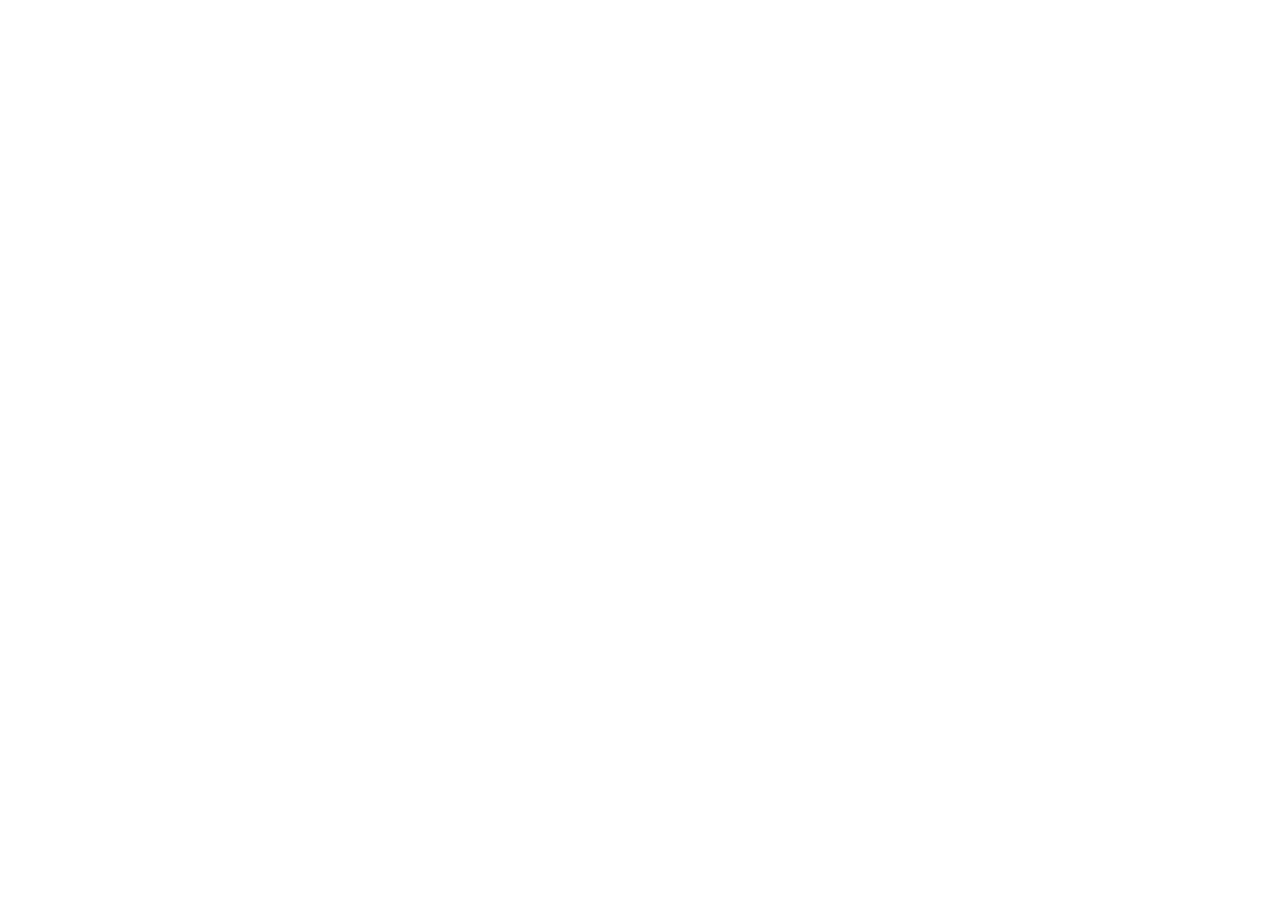
==== commit a36bcbc1: "Nos mudamos a AZAR: redirección a https://pedropeyser-cloud.github.io/azar/ Co-Authored-By: Claude O" ====
--- a/index.html
+++ b/index.html
@@ -1,28 +1,15 @@
 <!doctype html>
-<html lang="es">
-<head>
-<meta charset="utf-8">
-<meta name="viewport" content="width=device-width, initial-scale=1, viewport-fit=cover, user-scalable=no">
-<meta name="theme-color" content="#14171c">
-<title>CHIN · dos pilas, un grito</title>
-<meta name="description" content="Juegos de cartas para jugar con un amigo. Primer juego: CHIN, gana el que más rápido canta.">
-<link rel="manifest" href="manifest.webmanifest">
-<link rel="icon" type="image/png" href="iconos/icono-192.png">
-<link rel="apple-touch-icon" href="iconos/icono-180.png">
-<meta name="apple-mobile-web-app-capable" content="yes">
-<meta name="mobile-web-app-capable" content="yes">
-<link rel="stylesheet" href="css/estilo.css">
-<link rel="stylesheet" href="css/caras.css">
-<link rel="stylesheet" href="css/lobby.css">
-<link rel="stylesheet" href="css/chin.css">
-<link rel="stylesheet" href="css/escoba.css">
-<link rel="stylesheet" href="css/canasta.css">
-</head>
-<body>
-<div class="grano"></div>
-<div class="pantalla" id="app"></div>
-<script src="vendor/peerjs.min.js"></script>
-<script src="vendor/supabase.js"></script>
-<script type="module" src="main.js"></script>
-</body>
-</html>
+<html lang="es"><head><meta charset="utf-8"><meta name="viewport" content="width=device-width, initial-scale=1">
+<meta name="robots" content="noindex"><meta name="theme-color" content="#0A0C16"><title>AZAR</title>
+<link rel="canonical" href="https://pedropeyser-cloud.github.io/azar/">
+<style>html,body{margin:0;height:100%;background:#0A0C16;color:#F1EBDD;font:16px/1.5 system-ui,sans-serif;display:grid;place-items:center;text-align:center}a{color:#E9B54A}</style>
+<script>
+// Este juego se mudó a AZAR. Se conserva todo lo que trae el link (?sala=, ?mesa=, #…) y se borra la copia vieja guardada.
+(async () => {
+  try { const rs = await navigator.serviceWorker?.getRegistrations?.(); await Promise.all((rs || []).map((r) => r.unregister())); } catch {}
+  try { const ks = await caches.keys(); await Promise.all(ks.map((k) => caches.delete(k))); } catch {}
+  const resto = location.pathname.replace(/^\/[^/]+\/?/, "");
+  location.replace("https://pedropeyser-cloud.github.io/azar/" + resto + location.search + location.hash);
+})();
+</script></head>
+<body><p>Nos mudamos a <a href="https://pedropeyser-cloud.github.io/azar/">AZAR</a>.</p></body></html>
